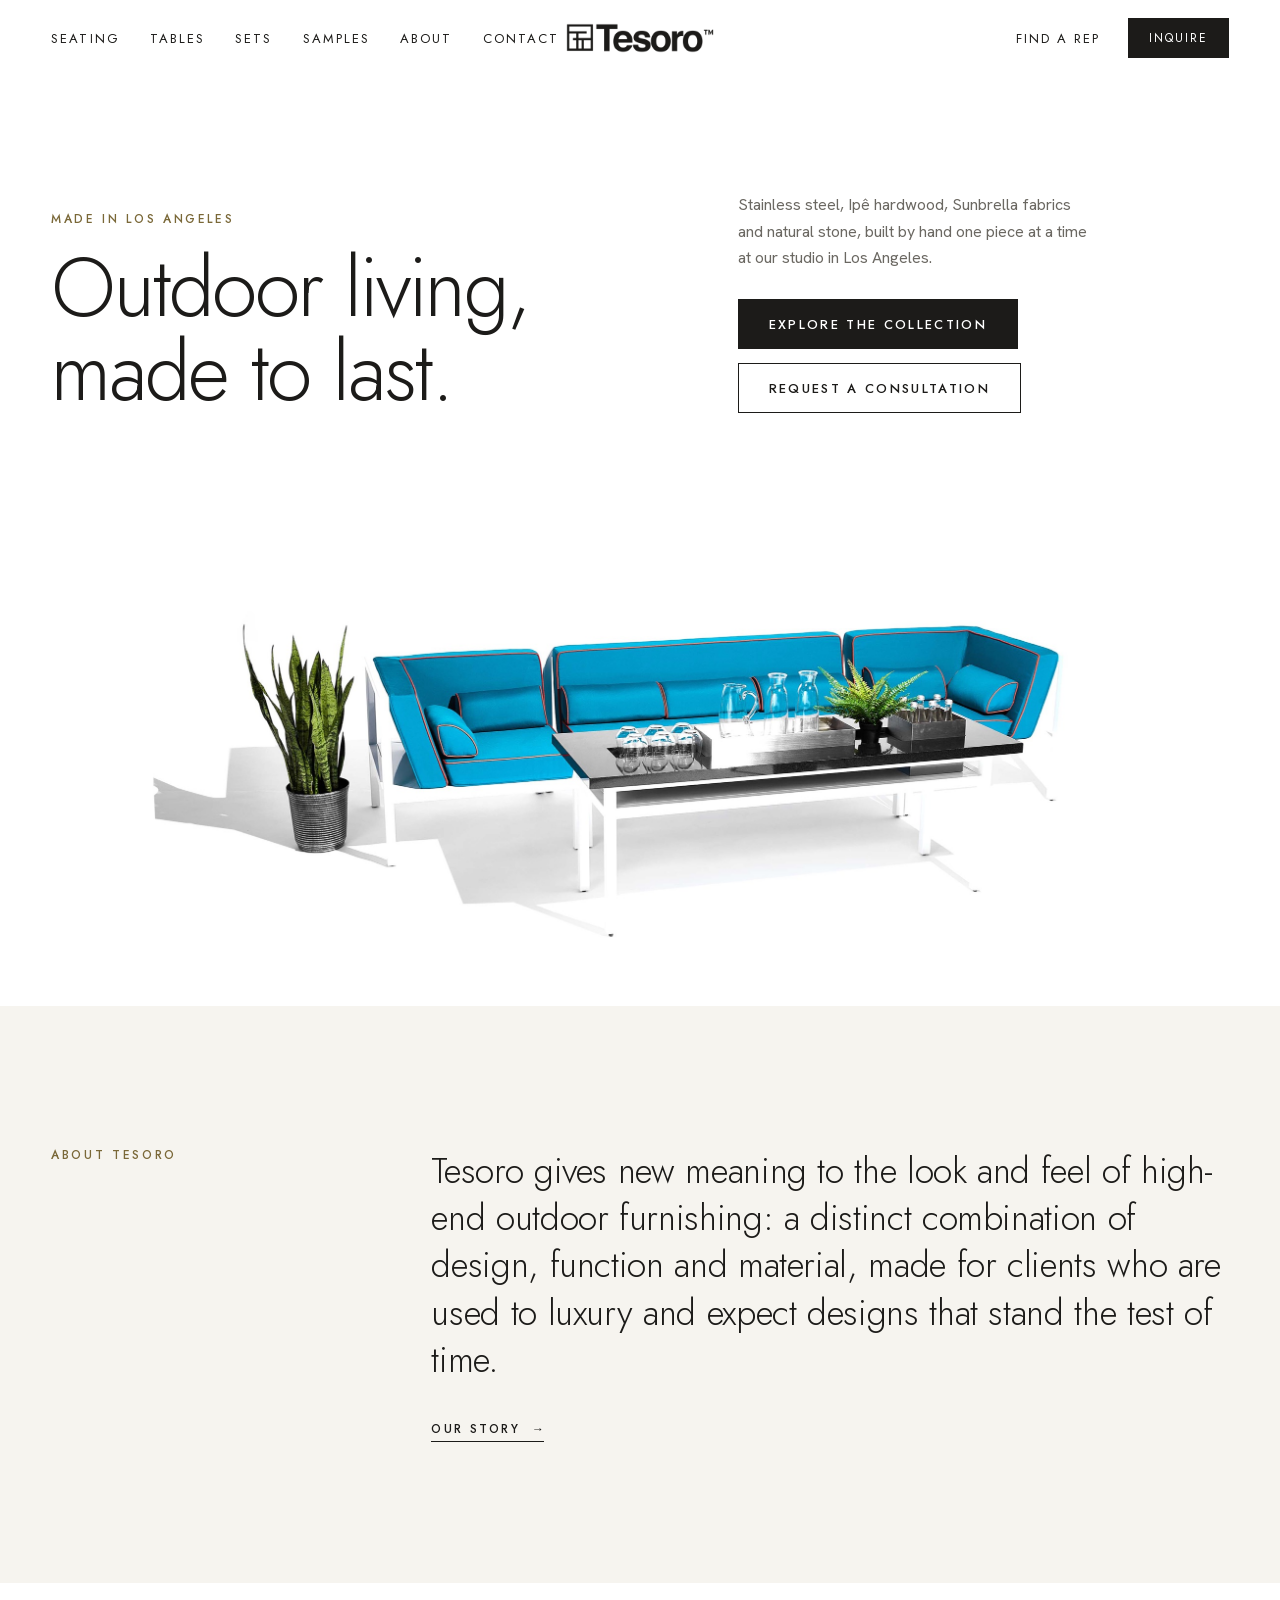
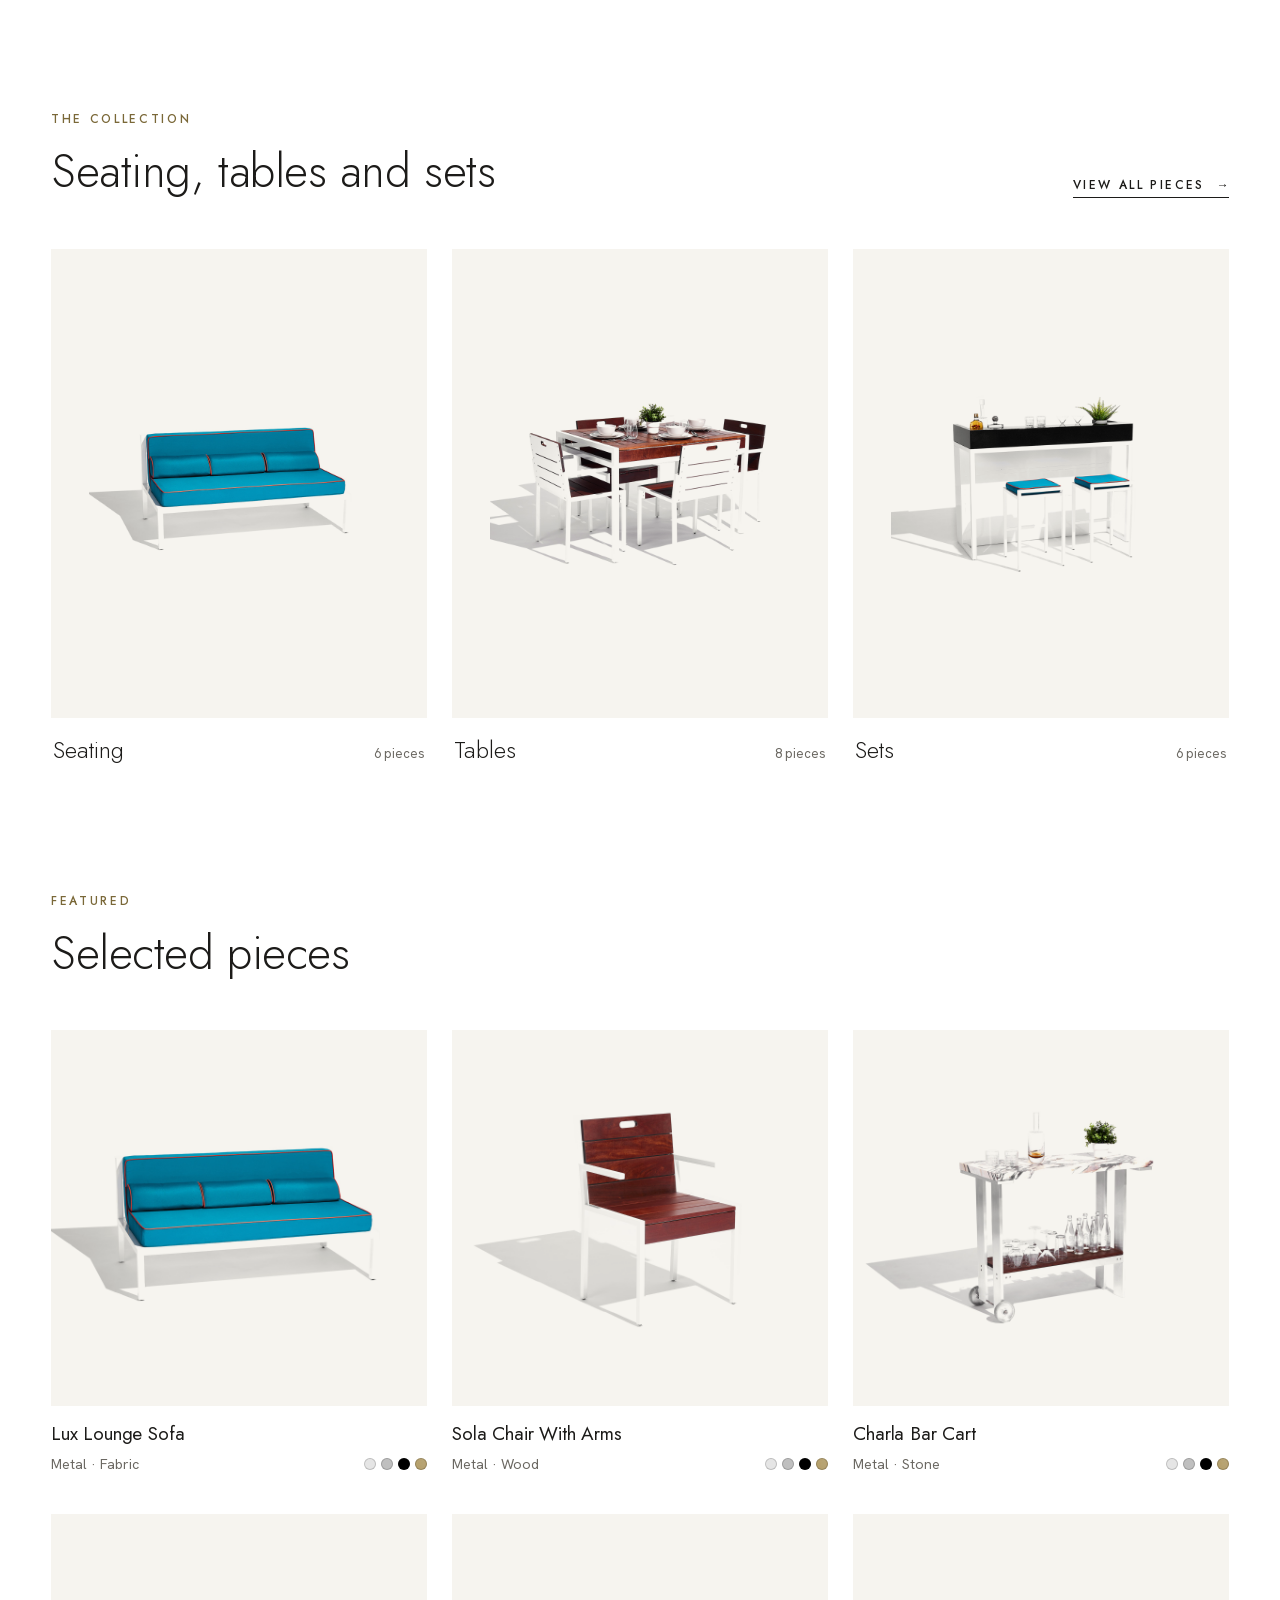
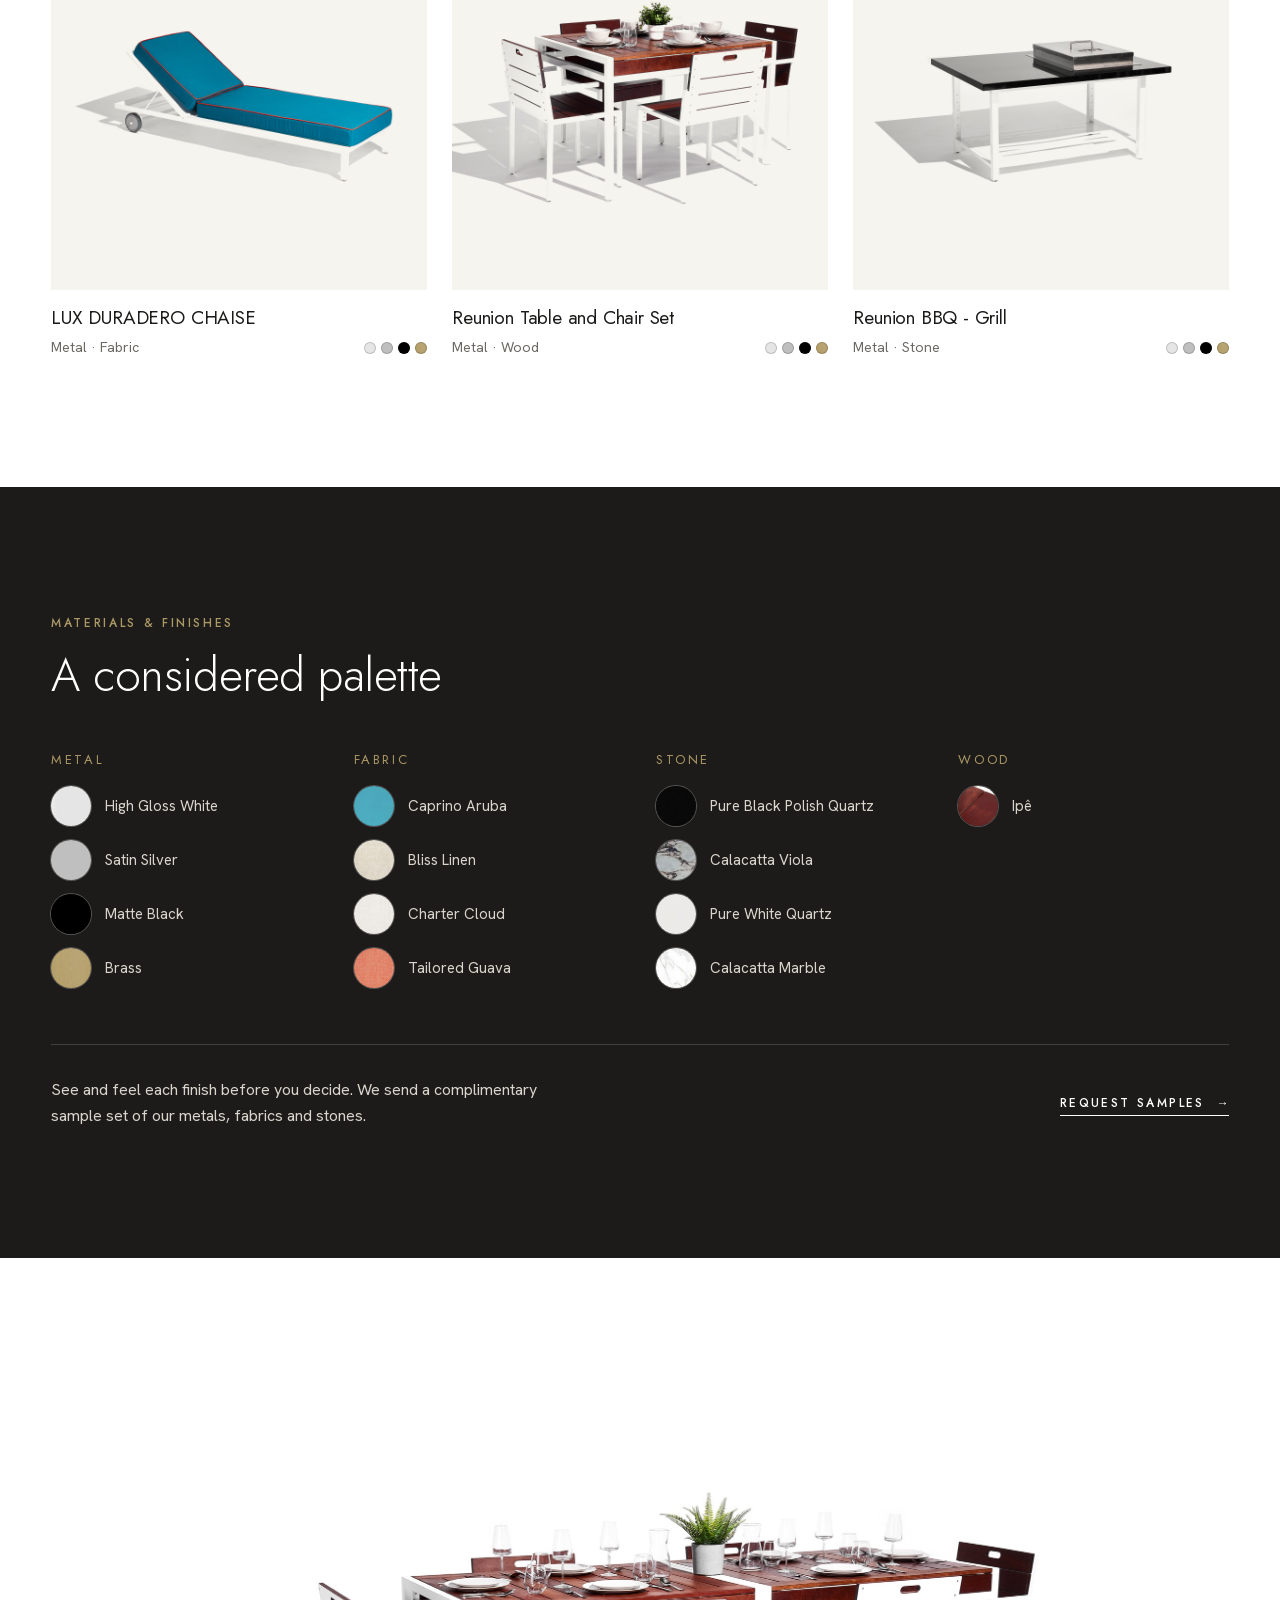
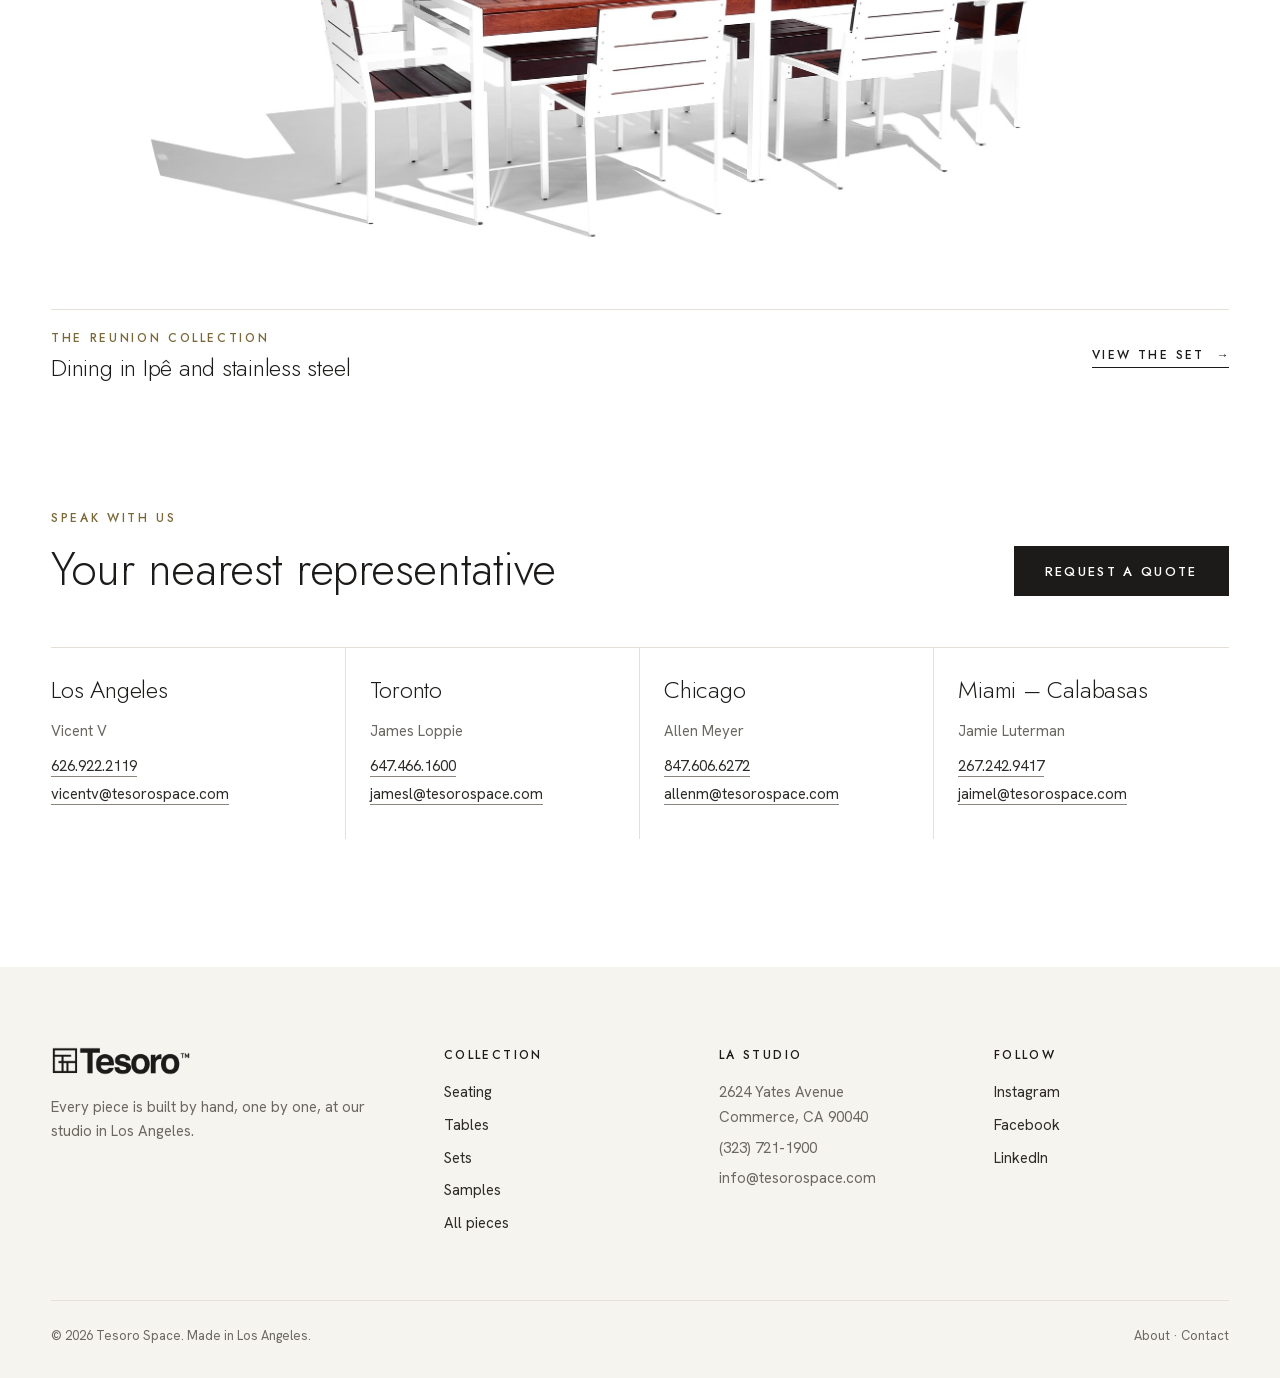
==== index.html @ 54c3edd8 "Add Tesoro Space static mockup Static HTML/CSS/JS mockup of the Tesoro Space redesign, the spec for " ====
<!doctype html>
<html lang="en">
<head>
  <meta charset="utf-8">
  <meta name="viewport" content="width=device-width, initial-scale=1">
  <title>Tesoro | Luxury Outdoor Furniture, Made in Los Angeles</title>
  <meta name="description" content="Luxury outdoor furniture, built by hand in Los Angeles. Stainless steel, Ipê wood, Sunbrella fabrics and natural stone.">
  <link rel="preload" href="assets/fonts/jost-var.woff2" as="font" type="font/woff2" crossorigin>
  <link rel="preload" href="assets/fonts/hanken-grotesk-var.woff2" as="font" type="font/woff2" crossorigin>
  <link rel="stylesheet" href="css/styles.css">
</head>
<body>
  <div data-site-header></div>

  <main id="content" tabindex="-1">

    <section class="hero">
      <div class="container">
        <div class="hero__copy">
          <div>
            <p class="eyebrow">Made in Los Angeles</p>
            <h1>Outdoor living, made to last.</h1>
          </div>
          <div class="hero__aside">
            <p>Stainless steel, Ipê hardwood, Sunbrella fabrics and natural stone, built by hand one piece at a time at our studio in Los Angeles.</p>
            <div class="hero__ctas">
              <a class="btn" href="collection.html?c=all">Explore the collection</a>
              <a class="btn btn--ghost" href="#inquire" data-open-quote>Request a consultation</a>
            </div>
          </div>
        </div>
      </div>
      <div class="container hero__image">
        <img src="assets/site/hero-2.jpg" alt="Lux Lounge sectional in Caprino Aruba with a black quartz cocktail table" width="2400" height="1350" fetchpriority="high">
      </div>
    </section>

    <section class="statement" aria-labelledby="about-title">
      <div class="container statement__inner">
        <p class="eyebrow" id="about-title">About Tesoro</p>
        <div>
          <p class="lede">Tesoro gives new meaning to the look and feel of high-end outdoor furnishing: a distinct combination of design, function and material, made for clients who are used to luxury and expect designs that stand the test of time.</p>
          <a class="link-arrow" href="about.html">Our story</a>
        </div>
      </div>
    </section>

    <section class="section" aria-labelledby="collections-title">
      <div class="container">
        <div class="section-head">
          <div>
            <p class="eyebrow">The collection</p>
            <h2 id="collections-title">Seating, tables and sets</h2>
          </div>
          <a class="link-arrow" href="collection.html?c=all">View all pieces</a>
        </div>
        <div class="collections" data-collections></div>
      </div>
    </section>

    <section class="section" style="padding-top:0" aria-labelledby="featured-title">
      <div class="container">
        <div class="section-head">
          <div>
            <p class="eyebrow">Featured</p>
            <h2 id="featured-title">Selected pieces</h2>
          </div>
        </div>
        <div class="product-grid" data-featured></div>
      </div>
    </section>

    <section class="section materials" aria-labelledby="materials-title">
      <div class="container">
        <div class="section-head">
          <div>
            <p class="eyebrow">Materials &amp; finishes</p>
            <h2 id="materials-title">A considered palette</h2>
          </div>
        </div>
        <div class="materials__grid" data-materials></div>
        <div class="materials__foot">
          <p>See and feel each finish before you decide. We send a complimentary sample set of our metals, fabrics and stones.</p>
          <a class="link-arrow" href="samples.html">Request samples</a>
        </div>
      </div>
    </section>

    <section class="section feature" aria-labelledby="feature-title">
      <div class="container">
        <img src="assets/site/hero-1.jpg" alt="Reunion dining tables in Ipê with Sola chairs" width="2400" height="1350" loading="lazy">
        <div class="feature__caption">
          <div>
            <p class="eyebrow" style="margin-bottom:8px">The Reunion Collection</p>
            <h3 id="feature-title">Dining in Ipê and stainless steel</h3>
          </div>
          <a class="link-arrow" href="product.html?p=reunion-double-table-and-chair-set">View the set</a>
        </div>
      </div>
    </section>

    <section class="section" style="padding-top:0" aria-labelledby="reps-title" id="inquire">
      <div class="container">
        <div class="section-head">
          <div>
            <p class="eyebrow">Speak with us</p>
            <h2 id="reps-title">Your nearest representative</h2>
          </div>
          <a class="btn" href="#inquire" data-open-quote>Request a quote</a>
        </div>
        <div class="reps" data-reps></div>
      </div>
    </section>

  </main>

  <div data-site-footer></div>

  <script src="js/site.js"></script>
  <script src="js/home.js"></script>
</body>
</html>
---- css/styles.css ----
/* Tesoro Space — mockup styles
   Quiet editorial: white ground, warm stone bands, one gold accent.
   Sans-serif only: Jost (display) + Hanken Grotesk (text). */

@font-face {
  font-family: "Jost";
  src: url("../assets/fonts/jost-var.woff2") format("woff2");
  font-weight: 300 500;
  font-display: swap;
}
@font-face {
  font-family: "Hanken Grotesk";
  src: url("../assets/fonts/hanken-grotesk-var.woff2") format("woff2");
  font-weight: 300 600;
  font-display: swap;
}

:root {
  --ink: #1C1B19;
  --text: #2E2C29;
  --muted: #6B6862;        /* 5.55:1 on white, 5.05:1 on stone */
  --paper: #FFFFFF;
  --stone: #F6F4EF;
  --line: #E4E0D8;
  --line-strong: #8A867E;  /* 3.3:1 on stone, controls */
  --gold: #AB9865;         /* logo gold: decorative, or text on --ink only (6.07:1) */
  --gold-ink: #7A6838;     /* gold for text on light grounds (5.43:1) */

  --display: "Jost", "Helvetica Neue", Arial, sans-serif;
  --body: "Hanken Grotesk", "Helvetica Neue", Arial, sans-serif;

  --gutter: clamp(16px, 4vw, 56px);
  --max: 1440px;
  --header-h: 76px;
  --ease: cubic-bezier(.2, .7, .2, 1);
}

*, *::before, *::after { box-sizing: border-box; }
html { -webkit-text-size-adjust: 100%; }
body {
  margin: 0;
  background: var(--paper);
  color: var(--text);
  font: 400 16px/1.65 var(--body);
  -webkit-font-smoothing: antialiased;
}
img { display: block; max-width: 100%; height: auto; }
a { color: inherit; }
[id] { scroll-margin-top: calc(var(--header-h) + 16px); }

h1, h2, h3, h4 {
  font-family: var(--display);
  font-weight: 300;
  color: var(--ink);
  letter-spacing: -0.01em;
  line-height: 1.12;
  margin: 0;
}
p { margin: 0 0 1em; }

.container { max-width: var(--max); margin: 0 auto; padding: 0 var(--gutter); }

.eyebrow {
  font: 500 12px/1.4 var(--display);
  letter-spacing: 0.22em;
  text-transform: uppercase;
  color: var(--gold-ink);
  margin: 0 0 18px;
}

/* ---------- skip link ---------- */
.skip-link {
  position: absolute; left: 16px; top: -100px; z-index: 100;
  background: var(--ink); color: var(--paper);
  padding: 12px 18px; text-decoration: none;
}
.skip-link:focus { top: 12px; }
main:focus { outline: none; }

/* ---------- buttons & links ---------- */
.btn {
  display: inline-flex; align-items: center; justify-content: center; gap: 10px;
  min-height: 50px; padding: 0 30px;
  font: 500 13px/1 var(--display);
  letter-spacing: 0.18em; text-transform: uppercase;
  text-decoration: none; cursor: pointer;
  border: 1px solid var(--ink);
  background: var(--ink); color: var(--paper);
  transition: background .3s var(--ease), color .3s var(--ease), border-color .3s var(--ease);
}
.btn:hover, .btn:focus-visible { background: #000; border-color: #000; color: var(--paper); }
.btn--ghost { background: transparent; color: var(--ink); }
.btn--ghost:hover, .btn--ghost:focus-visible { background: var(--ink); color: var(--paper); }
.btn--block { width: 100%; }

.link-arrow {
  display: inline-flex; align-items: center; gap: 12px;
  font: 500 12px/1 var(--display);
  letter-spacing: 0.2em; text-transform: uppercase;
  text-decoration: none; color: var(--ink);
  padding: 6px 0; border-bottom: 1px solid var(--ink);
}
.link-arrow::after { content: "→"; letter-spacing: 0; transition: transform .3s var(--ease); }
.link-arrow:hover::after, .link-arrow:focus-visible::after { transform: translateX(4px); }

:focus-visible { outline: 2px solid var(--ink); outline-offset: 3px; }

/* ---------- header ---------- */
.site-header {
  position: sticky; top: 0; z-index: 50;
  background: rgba(255,255,255,.96);
  backdrop-filter: saturate(1.2) blur(10px);
  border-bottom: 1px solid transparent;
  transition: border-color .3s var(--ease);
}
.site-header.is-scrolled { border-bottom-color: var(--line); }
.site-header__inner {
  display: grid; grid-template-columns: 1fr auto 1fr; align-items: center;
  height: var(--header-h);
}
.site-header__logo { justify-self: center; display: block; }
.site-header__logo img { width: 150px; }
.nav { display: flex; gap: 30px; }
.nav a, .header-actions a {
  font: 400 13px/1 var(--display);
  letter-spacing: 0.16em; text-transform: uppercase;
  text-decoration: none; color: var(--ink);
  padding: 8px 0; position: relative;
}
.nav a::after {
  content: ""; position: absolute; left: 0; right: 0; bottom: 2px; height: 1px;
  background: currentColor; transform: scaleX(0); transform-origin: left;
  transition: transform .35s var(--ease);
}
.nav a:hover::after, .nav a:focus-visible::after, .nav a[aria-current="page"]::after { transform: scaleX(1); }
.header-actions { justify-self: end; display: flex; align-items: center; gap: 28px; }
.header-actions .btn { min-height: 40px; padding: 0 20px; font-size: 12px; color: var(--paper); }
.header-actions .btn:hover, .header-actions .btn:focus-visible { color: var(--paper); }

.menu-toggle {
  display: none; background: none; border: 0; padding: 10px; margin-left: -10px;
  cursor: pointer; color: var(--ink);
}
.menu-toggle:hover, .menu-toggle:focus, .menu-toggle:focus-visible { background: none; color: var(--ink); }
.menu-toggle span { display: block; width: 22px; height: 1px; background: currentColor; margin: 6px 0; }

.mobile-nav {
  display: none; border-top: 1px solid var(--line);
  padding: 8px var(--gutter) 28px;
}
.mobile-nav.is-open { display: block; }
.mobile-nav a {
  display: block; padding: 16px 0; border-bottom: 1px solid var(--line);
  font: 300 22px/1.2 var(--display); text-decoration: none; color: var(--ink);
}

@media (max-width: 1180px) {
  .nav, .header-actions .hide-sm { display: none; }
  .menu-toggle { display: block; }
  .site-header__inner { grid-template-columns: auto 1fr auto; }
  .site-header__logo img { width: 124px; }
}

/* ---------- home: hero ---------- */
.hero { padding: clamp(48px, 9vw, 120px) 0 0; }
.hero__copy { display: grid; grid-template-columns: 1.3fr 1fr; gap: 48px; align-items: end; }
.hero h1 { font-size: clamp(40px, 6.4vw, 92px); font-weight: 300; line-height: 1.02; letter-spacing: -0.025em; }
.hero__aside p { color: var(--muted); max-width: 40ch; }
.hero__ctas { display: flex; flex-wrap: wrap; gap: 14px; margin-top: 28px; }
.hero__image { margin-top: clamp(24px, 4vw, 48px); }
.hero__image img { width: 100%; aspect-ratio: 16 / 7.4; object-fit: cover; object-position: 50% 58%; }
@media (max-width: 860px) {
  .hero__copy { grid-template-columns: 1fr; gap: 24px; }
  .hero__image img { aspect-ratio: 4 / 3; }
}
@media (max-width: 520px) { .hero__ctas .btn { width: 100%; } }

/* ---------- statement ---------- */
.statement { background: var(--stone); padding: clamp(72px, 11vw, 160px) 0; }
.statement__inner { display: grid; grid-template-columns: 1fr 2.4fr; gap: 48px; }
.statement p.lede {
  font: 300 clamp(24px, 2.8vw, 40px)/1.32 var(--display);
  color: var(--ink); letter-spacing: -0.01em; margin: 0 0 32px;
}
@media (max-width: 860px) { .statement__inner { grid-template-columns: 1fr; gap: 0; } }

/* ---------- section heads ---------- */
.section { padding: clamp(72px, 10vw, 140px) 0; }
.section-head {
  display: flex; justify-content: space-between; align-items: end; gap: 24px;
  margin-bottom: clamp(32px, 4vw, 56px);
}
.section-head h2 { font-size: clamp(30px, 3.6vw, 52px); }

/* ---------- collections ---------- */
.collections { display: grid; grid-template-columns: repeat(3, 1fr); gap: clamp(12px, 2vw, 28px); }
.collection-card { text-decoration: none; color: var(--ink); display: block; }
.collection-card__media { background: var(--stone); overflow: hidden; aspect-ratio: 4 / 5; }
.collection-card__media img {
  width: 100%; height: 100%; object-fit: contain; mix-blend-mode: multiply;
  padding: 10%; transition: transform .8s var(--ease);
}
.collection-card:hover img, .collection-card:focus-visible img { transform: scale(1.04); }
.collection-card__label {
  display: flex; justify-content: space-between; align-items: baseline;
  padding: 18px 2px 0; font: 300 24px/1.2 var(--display);
}
.collection-card__label small { font: 400 13px/1 var(--body); color: var(--muted); }
@media (max-width: 760px) { .collections { grid-template-columns: 1fr; } .collection-card__media { aspect-ratio: 4 / 3; } }

/* ---------- product grid / cards ---------- */
.product-grid { display: grid; grid-template-columns: repeat(3, 1fr); gap: clamp(28px, 3vw, 44px) clamp(12px, 2vw, 28px); }
@media (max-width: 960px) { .product-grid { grid-template-columns: repeat(2, 1fr); } }
@media (max-width: 520px) { .product-grid { grid-template-columns: 1fr; } }
.product-card { text-decoration: none; color: var(--ink); display: block; }
.product-card__media { background: var(--stone); aspect-ratio: 1; overflow: hidden; position: relative; }
.product-card__media img {
  position: absolute; inset: 0; width: 100%; height: 100%; object-fit: contain;
  mix-blend-mode: multiply; transition: opacity .6s var(--ease), transform .8s var(--ease);
}
.product-card__media img + img { opacity: 0; }
.product-card:hover .product-card__media img + img,
.product-card:focus-visible .product-card__media img + img { opacity: 1; }
.product-card:hover .product-card__media img:first-child { opacity: 0; }
.product-card__body { padding-top: 16px; }
.product-card__title { font: 400 19px/1.3 var(--display); margin: 0 0 6px; }
.product-card__meta { display: flex; justify-content: space-between; align-items: center; gap: 12px; color: var(--muted); font-size: 14px; }
.dots { display: flex; gap: 5px; }
.dots span { width: 12px; height: 12px; border-radius: 50%; background-size: cover; box-shadow: inset 0 0 0 1px rgba(0,0,0,.18); }

/* ---------- materials ---------- */
.materials { background: var(--ink); color: #D9D5CC; }
.materials h2, .materials h3 { color: #fff; }
.materials .eyebrow { color: var(--gold); }
.materials__grid { display: grid; grid-template-columns: repeat(4, 1fr); gap: 32px; margin-top: 8px; }
.materials__grid h3 { font: 400 13px/1 var(--display); letter-spacing: .2em; text-transform: uppercase; margin-bottom: 20px; color: var(--gold); }
.materials__grid ul { list-style: none; padding: 0; margin: 0; display: grid; gap: 14px; }
.materials__grid li { display: flex; align-items: center; gap: 14px; font-size: 15px; }
.materials__grid li img { width: 40px; height: 40px; border-radius: 50%; object-fit: cover; box-shadow: 0 0 0 1px rgba(255,255,255,.25); }
.materials .link-arrow { color: #fff; border-color: #fff; }
.materials__foot { margin-top: 56px; display: flex; flex-wrap: wrap; justify-content: space-between; align-items: center; gap: 24px; border-top: 1px solid rgba(255,255,255,.16); padding-top: 32px; }
.materials__foot p { margin: 0; max-width: 56ch; }
@media (max-width: 860px) { .materials__grid { grid-template-columns: repeat(2, 1fr); gap: 40px 24px; } }

/* ---------- feature (wide image) ---------- */
.feature img { width: 100%; aspect-ratio: 16 / 7; object-fit: cover; object-position: 50% 55%; }
.feature__caption { display: flex; justify-content: space-between; align-items: center; gap: 24px; flex-wrap: wrap; padding-top: 20px; border-top: 1px solid var(--line); margin-top: 8px; }
.feature__caption h3 { font-size: 24px; }
@media (max-width: 760px) { .feature img { aspect-ratio: 4 / 3; } }

/* ---------- reps ---------- */
.reps { display: grid; grid-template-columns: repeat(4, 1fr); border-top: 1px solid var(--line); }
.rep { padding: 28px 24px 28px 0; border-right: 1px solid var(--line); }
.rep + .rep { padding-left: 24px; }
.rep:last-child { border-right: 0; }
.rep h3 { font: 300 24px/1.2 var(--display); margin-bottom: 14px; }
.rep p { margin: 0 0 4px; font-size: 15px; }
.rep a { text-decoration: none; border-bottom: 1px solid var(--line-strong); }
.rep a:hover, .rep a:focus-visible { border-bottom-color: var(--ink); }
.rep .rep__name { color: var(--muted); margin-bottom: 10px; }
@media (max-width: 960px) {
  .reps { grid-template-columns: repeat(2, 1fr); }
  .rep, .rep + .rep { padding: 28px 20px 28px 0; border-right: 0; border-bottom: 1px solid var(--line); }
  .rep:nth-child(even) { padding-left: 20px; border-left: 1px solid var(--line); }
}
@media (max-width: 520px) {
  .reps { grid-template-columns: 1fr; }
  .rep:nth-child(even) { padding-left: 0; border-left: 0; }
}

/* ---------- footer ---------- */
.site-footer { background: var(--stone); padding: 80px 0 32px; font-size: 15px; }
.site-footer__grid { display: grid; grid-template-columns: 1.5fr 1fr 1fr 1fr; gap: 40px; }
.site-footer img { width: 140px; margin-bottom: 20px; }
.site-footer h2 { font: 500 12px/1.4 var(--display); letter-spacing: .2em; text-transform: uppercase; color: var(--ink); margin-bottom: 16px; }
.site-footer ul { list-style: none; margin: 0; padding: 0; display: grid; gap: 8px; }
.site-footer a { text-decoration: none; }
.site-footer a:hover, .site-footer a:focus-visible { text-decoration: underline; text-underline-offset: 3px; }
.site-footer p { color: var(--muted); margin: 0 0 6px; }
.site-footer__base { margin-top: 64px; padding-top: 24px; border-top: 1px solid var(--line); display: flex; justify-content: space-between; gap: 16px; flex-wrap: wrap; color: var(--muted); font-size: 13px; }
@media (max-width: 860px) { .site-footer__grid { grid-template-columns: 1fr 1fr; } }
@media (max-width: 520px) { .site-footer__grid { grid-template-columns: 1fr; } }

/* ---------- product page ---------- */
.breadcrumb { padding: 24px 0 0; font-size: 13px; color: var(--muted); }
.breadcrumb ol { list-style: none; display: flex; flex-wrap: wrap; gap: 8px; margin: 0; padding: 0; }
.breadcrumb li + li::before { content: "/"; margin-right: 8px; color: var(--line-strong); }
.breadcrumb a { text-decoration: none; }
.breadcrumb a:hover, .breadcrumb a:focus-visible { text-decoration: underline; }

.pdp { display: grid; grid-template-columns: minmax(0, 1.35fr) minmax(0, 1fr); gap: clamp(32px, 5vw, 88px); padding: 24px 0 clamp(72px, 9vw, 120px); align-items: start; }
@media (max-width: 960px) { .pdp { grid-template-columns: 1fr; } }

.gallery { position: sticky; top: calc(var(--header-h) + 16px); }
@media (max-width: 960px) { .gallery { position: static; } }
.gallery__main { position: relative; background: var(--stone); aspect-ratio: 1; overflow: hidden; }
.gallery__main img { width: 100%; height: 100%; object-fit: contain; mix-blend-mode: multiply; transition: opacity .35s var(--ease); }
.gallery__main img.is-loading { opacity: 0; }
.gallery__thumbs { display: grid; grid-template-columns: repeat(6, 1fr); gap: 10px; margin-top: 10px; }
.gallery__thumbs button {
  padding: 0; border: 1px solid transparent; background: var(--stone); cursor: pointer; aspect-ratio: 1;
}
.gallery__thumbs button:hover, .gallery__thumbs button:focus { background: var(--stone); border-color: var(--line); }
.gallery__thumbs button[aria-current="true"] { border-color: var(--ink); }
.gallery__thumbs img { width: 100%; height: 100%; object-fit: contain; mix-blend-mode: multiply; }
.gallery__note { margin-top: 12px; font-size: 13px; color: var(--muted); }

/* Finish placeholder (stands in until the finish image is supplied) */
.finish-placeholder {
  position: absolute; inset: 0; display: grid; place-content: center; justify-items: center; gap: 18px;
  text-align: center; padding: 24px;
  background: repeating-linear-gradient(135deg, var(--stone) 0 14px, #F1EEE7 14px 28px);
}
.finish-placeholder[hidden] { display: none; }
.finish-placeholder__swatch { width: 120px; height: 120px; border-radius: 50%; background-size: cover; box-shadow: 0 0 0 1px rgba(0,0,0,.12), 0 18px 40px -18px rgba(0,0,0,.35); }
.finish-placeholder strong { font: 400 22px/1.2 var(--display); color: var(--ink); }
.finish-placeholder span { font-size: 13px; color: var(--muted); letter-spacing: .04em; }

.pdp__info h1 { font-size: clamp(32px, 3.4vw, 48px); margin-bottom: 14px; }
.pdp__type { color: var(--muted); margin-bottom: 28px; }
.pdp__madein { display: flex; gap: 10px; align-items: center; font-size: 14px; color: var(--muted); padding: 16px 0; border-top: 1px solid var(--line); border-bottom: 1px solid var(--line); margin-bottom: 32px; }
.pdp__madein::before { content: ""; width: 6px; height: 6px; border-radius: 50%; background: var(--gold); }

.option { border: 0; padding: 0; margin: 0 0 28px; }
.option legend { display: flex; gap: 10px; width: 100%; padding: 0; margin-bottom: 14px; font: 500 12px/1.4 var(--display); letter-spacing: .2em; text-transform: uppercase; color: var(--ink); }
.option legend output { font: 400 14px/1.4 var(--body); letter-spacing: 0; text-transform: none; color: var(--muted); }
.swatches { display: flex; flex-wrap: wrap; gap: 12px; }
.swatch { position: relative; }
.swatch input { position: absolute; opacity: 0; width: 1px; height: 1px; }
.swatch label {
  display: block; width: 48px; height: 48px; border-radius: 50%; cursor: pointer;
  background-size: cover; background-position: center;
  box-shadow: inset 0 0 0 1px rgba(0,0,0,.16);
  outline: 1px solid transparent; outline-offset: 4px;
  transition: outline-color .2s var(--ease);
}
.swatch label:hover { outline-color: var(--line-strong); }
.swatch input:checked + label { outline-color: var(--ink); }
.swatch input:focus-visible + label { outline: 2px solid var(--ink); outline-offset: 4px; }

.summary { background: var(--stone); padding: 22px 24px; margin: 8px 0 24px; }
.summary h2 { font: 500 12px/1.4 var(--display); letter-spacing: .2em; text-transform: uppercase; margin-bottom: 10px; }
.summary dl { margin: 0; display: grid; grid-template-columns: auto 1fr; gap: 6px 20px; font-size: 15px; }
.summary dt { color: var(--muted); }
.summary dd { margin: 0; color: var(--ink); }

.pdp__ctas { display: grid; gap: 12px; }
.pdp__contact { display: grid; grid-template-columns: 1fr 1fr; gap: 12px; }
.pdp__pricing-note { margin-top: 18px; font-size: 14px; color: var(--muted); }
.pdp__pricing-note a { color: var(--ink); }

.details { margin-top: 40px; border-top: 1px solid var(--line); }
.details details { border-bottom: 1px solid var(--line); }
.details summary {
  list-style: none; cursor: pointer; padding: 20px 0; display: flex; justify-content: space-between; align-items: center;
  font: 500 13px/1.4 var(--display); letter-spacing: .18em; text-transform: uppercase; color: var(--ink);
}
.details summary::-webkit-details-marker { display: none; }
.details summary::after { content: "+"; font: 300 22px/1 var(--display); letter-spacing: 0; transition: transform .3s var(--ease); }
.details details[open] summary::after { transform: rotate(45deg); }
.details__body { padding: 0 0 24px; font-size: 15px; color: var(--text); }
.details__body p, .details__body li { margin: 0 0 10px; }
.details__body strong, .details__body b { color: var(--ink); font-weight: 600; }
.details__body h3, .details__body h4 { font: 500 15px/1.4 var(--body); margin: 18px 0 6px; }
.details__body ul { padding-left: 18px; margin: 0 0 10px; }
.details__body .todo { color: var(--muted); font-style: italic; }

/* ---------- quote dialog ---------- */
.quote { border: 0; padding: 0; width: min(640px, 100vw); max-height: 100dvh; margin: auto 0 auto auto; height: 100dvh; background: var(--paper); color: var(--text); }
.quote::backdrop { background: rgba(28,27,25,.45); }
.quote[open] { animation: slide-in .45s var(--ease); }
@keyframes slide-in { from { transform: translateX(40px); opacity: 0; } }
.quote__inner { padding: clamp(28px, 4vw, 48px); }
.quote__head { display: flex; justify-content: space-between; align-items: start; gap: 24px; margin-bottom: 24px; }
.quote__head h2 { font-size: 34px; }
.quote__close { background: none; border: 0; padding: 6px; cursor: pointer; font: 300 30px/1 var(--display); color: var(--ink); }
.quote__close:hover, .quote__close:focus { background: none; color: var(--ink); }
.field { display: grid; gap: 8px; margin-bottom: 18px; }
.field label { font: 500 12px/1.4 var(--display); letter-spacing: .18em; text-transform: uppercase; color: var(--ink); }
.field input, .field select, .field textarea {
  font: 400 16px/1.4 var(--body); color: var(--ink);
  border: 1px solid var(--line-strong); border-radius: 0; background: var(--paper);
  padding: 13px 14px; width: 100%;
}
.field textarea { min-height: 120px; resize: vertical; }
.field input:focus-visible, .field select:focus-visible, .field textarea:focus-visible { outline: 2px solid var(--ink); outline-offset: 0; border-color: var(--ink); }
.field-row { display: grid; grid-template-columns: 1fr 1fr; gap: 16px; }
@media (max-width: 520px) { .field-row { grid-template-columns: 1fr; gap: 0; } }
.rep-card { border: 1px solid var(--line); padding: 16px 18px; margin: -4px 0 22px; font-size: 15px; }
.rep-card p { margin: 0 0 2px; }
.rep-card a { text-decoration: none; border-bottom: 1px solid var(--line-strong); }
.quote__sent { text-align: left; }
.quote__sent h3 { font-size: 30px; margin-bottom: 14px; }

/* ---------- inner pages: heading ---------- */
.page-head { padding: clamp(48px, 8vw, 104px) 0 clamp(32px, 5vw, 64px); }
.page-head__inner { display: grid; grid-template-columns: 1.3fr 1fr; gap: 48px; align-items: end; }
.page-head h1 { font-size: clamp(40px, 5.6vw, 80px); line-height: 1.04; letter-spacing: -0.02em; }
.page-head p { color: var(--muted); max-width: 46ch; margin: 0; }
@media (max-width: 860px) { .page-head__inner { grid-template-columns: 1fr; gap: 20px; } }

/* ---------- collection: filter tabs ---------- */
.filters { border-top: 1px solid var(--line); border-bottom: 1px solid var(--line); margin-bottom: clamp(28px, 4vw, 48px); }
.filters__inner { display: flex; flex-wrap: wrap; align-items: center; gap: 4px 32px; }
.filters a {
  font: 400 13px/1 var(--display); letter-spacing: .16em; text-transform: uppercase;
  text-decoration: none; color: var(--muted); padding: 20px 0; position: relative;
}
.filters a::after { content: ""; position: absolute; left: 0; right: 0; bottom: -1px; height: 1px; background: var(--ink); transform: scaleX(0); transform-origin: left; transition: transform .35s var(--ease); }
.filters a:hover, .filters a:focus-visible, .filters a[aria-current="page"] { color: var(--ink); }
.filters a:hover::after, .filters a:focus-visible::after, .filters a[aria-current="page"]::after { transform: scaleX(1); }
.filters__count { margin-left: auto; font-size: 14px; color: var(--muted); }
.cta-band { background: var(--stone); padding: clamp(56px, 8vw, 104px) 0; }
.cta-band__inner { display: flex; flex-wrap: wrap; justify-content: space-between; align-items: center; gap: 28px; }
.cta-band h2 { font-size: clamp(28px, 3.2vw, 44px); max-width: 22ch; }
.cta-band__actions { display: flex; flex-wrap: wrap; gap: 14px; }
@media (max-width: 520px) { .cta-band__actions .btn { width: 100%; } }

/* ---------- about ---------- */
.prose { max-width: 62ch; font-size: 18px; line-height: 1.7; }
.prose p { margin: 0 0 1.2em; }
.split { display: grid; grid-template-columns: 1fr 2.4fr; gap: 48px; }
@media (max-width: 860px) { .split { grid-template-columns: 1fr; gap: 0; } }
.facts { display: grid; grid-template-columns: repeat(3, 1fr); border-top: 1px solid var(--line); margin-top: clamp(40px, 6vw, 72px); }
.fact { padding: 28px 24px 0 0; }
.fact + .fact { padding-left: 24px; border-left: 1px solid var(--line); }
.fact h3 { font: 500 12px/1.4 var(--display); letter-spacing: .2em; text-transform: uppercase; color: var(--gold-ink); margin-bottom: 12px; }
.fact p { margin: 0; font-size: 15px; }
@media (max-width: 760px) {
  .facts { grid-template-columns: 1fr; }
  .fact, .fact + .fact { padding: 24px 0; border-left: 0; border-bottom: 1px solid var(--line); }
}

/* ---------- contact + samples forms ---------- */
.two-col { display: grid; grid-template-columns: minmax(0, 1fr) minmax(0, 1.25fr); gap: clamp(40px, 6vw, 112px); align-items: start; }
@media (max-width: 960px) { .two-col { grid-template-columns: 1fr; } }
.studio h2, .form-card h2 { font-size: clamp(26px, 2.6vw, 36px); margin-bottom: 18px; }
.studio address { font-style: normal; margin-bottom: 18px; }
.studio p { margin: 0 0 6px; }
.studio a { text-decoration: none; border-bottom: 1px solid var(--line-strong); }
.studio a:hover, .studio a:focus-visible { border-bottom-color: var(--ink); }
.studio .link-arrow { border-bottom-color: var(--ink); margin-top: 14px; }
.form-card { background: var(--stone); padding: clamp(24px, 4vw, 48px); }
.form-card .field input, .form-card .field select, .form-card .field textarea { background: var(--paper); }
.form-sent { outline: none; }
.form-sent h2 { font-size: clamp(28px, 3vw, 40px); margin-bottom: 14px; }
.form-note { font-size: 13px; color: var(--muted); margin: 14px 0 0; }
.reps--wide { margin-top: 0; }
.general { margin-top: 28px; padding-top: 24px; border-top: 1px solid var(--line); display: flex; flex-wrap: wrap; gap: 8px 32px; font-size: 15px; }
.general strong { font: 500 12px/1.6 var(--display); letter-spacing: .2em; text-transform: uppercase; color: var(--ink); }
.general a { text-decoration: none; border-bottom: 1px solid var(--line-strong); }

/* samples picker */
.pick-group { border: 0; padding: 0; margin: 0 0 28px; min-width: 0; }
.pick-group legend { padding: 0; margin-bottom: 14px; font: 500 12px/1.4 var(--display); letter-spacing: .2em; text-transform: uppercase; color: var(--ink); }
.picks { display: grid; grid-template-columns: repeat(2, 1fr); gap: 10px; }
@media (max-width: 520px) { .picks { grid-template-columns: 1fr; } }
.pick { position: relative; }
.pick input { position: absolute; opacity: 0; width: 1px; height: 1px; }
.pick label {
  display: flex; align-items: center; gap: 14px; cursor: pointer; min-height: 64px;
  padding: 10px 14px; background: var(--paper); border: 1px solid var(--line-strong); font-size: 15px; color: var(--ink);
}
.pick img { width: 40px; height: 40px; border-radius: 50%; object-fit: cover; box-shadow: inset 0 0 0 1px rgba(0,0,0,.16); flex: none; }
.pick label::after { content: ""; margin-left: auto; width: 18px; height: 18px; flex: none; border: 1px solid var(--line-strong); background: var(--paper); }
.pick input:checked + label { border-color: var(--ink); box-shadow: inset 0 0 0 1px var(--ink); }
.pick input:checked + label::after { background: var(--ink) url("data:image/svg+xml,%3Csvg xmlns='http://www.w3.org/2000/svg' viewBox='0 0 18 18'%3E%3Cpath d='M4.5 9.5l3 3 6-7' fill='none' stroke='%23fff' stroke-width='1.6'/%3E%3C/svg%3E") center / 100% no-repeat; border-color: var(--ink); }
.pick input:focus-visible + label { outline: 2px solid var(--ink); outline-offset: 3px; }
.pick-actions { display: flex; gap: 20px; margin: -8px 0 28px; }
.pick-actions button { background: none; border: 0; padding: 4px 0; cursor: pointer; font: 500 12px/1 var(--display); letter-spacing: .18em; text-transform: uppercase; color: var(--ink); border-bottom: 1px solid var(--ink); }
.pick-actions button:hover, .pick-actions button:focus { background: none; color: var(--ink); }
.field-error { color: #9B2C1D; font-size: 14px; margin: -6px 0 18px; }

/* ---------- utilities ---------- */
.visually-hidden { position: absolute !important; width: 1px; height: 1px; overflow: hidden; clip: rect(0 0 0 0); white-space: nowrap; }

@media (prefers-reduced-motion: reduce) {
  *, *::before, *::after { transition: none !important; animation: none !important; }
}
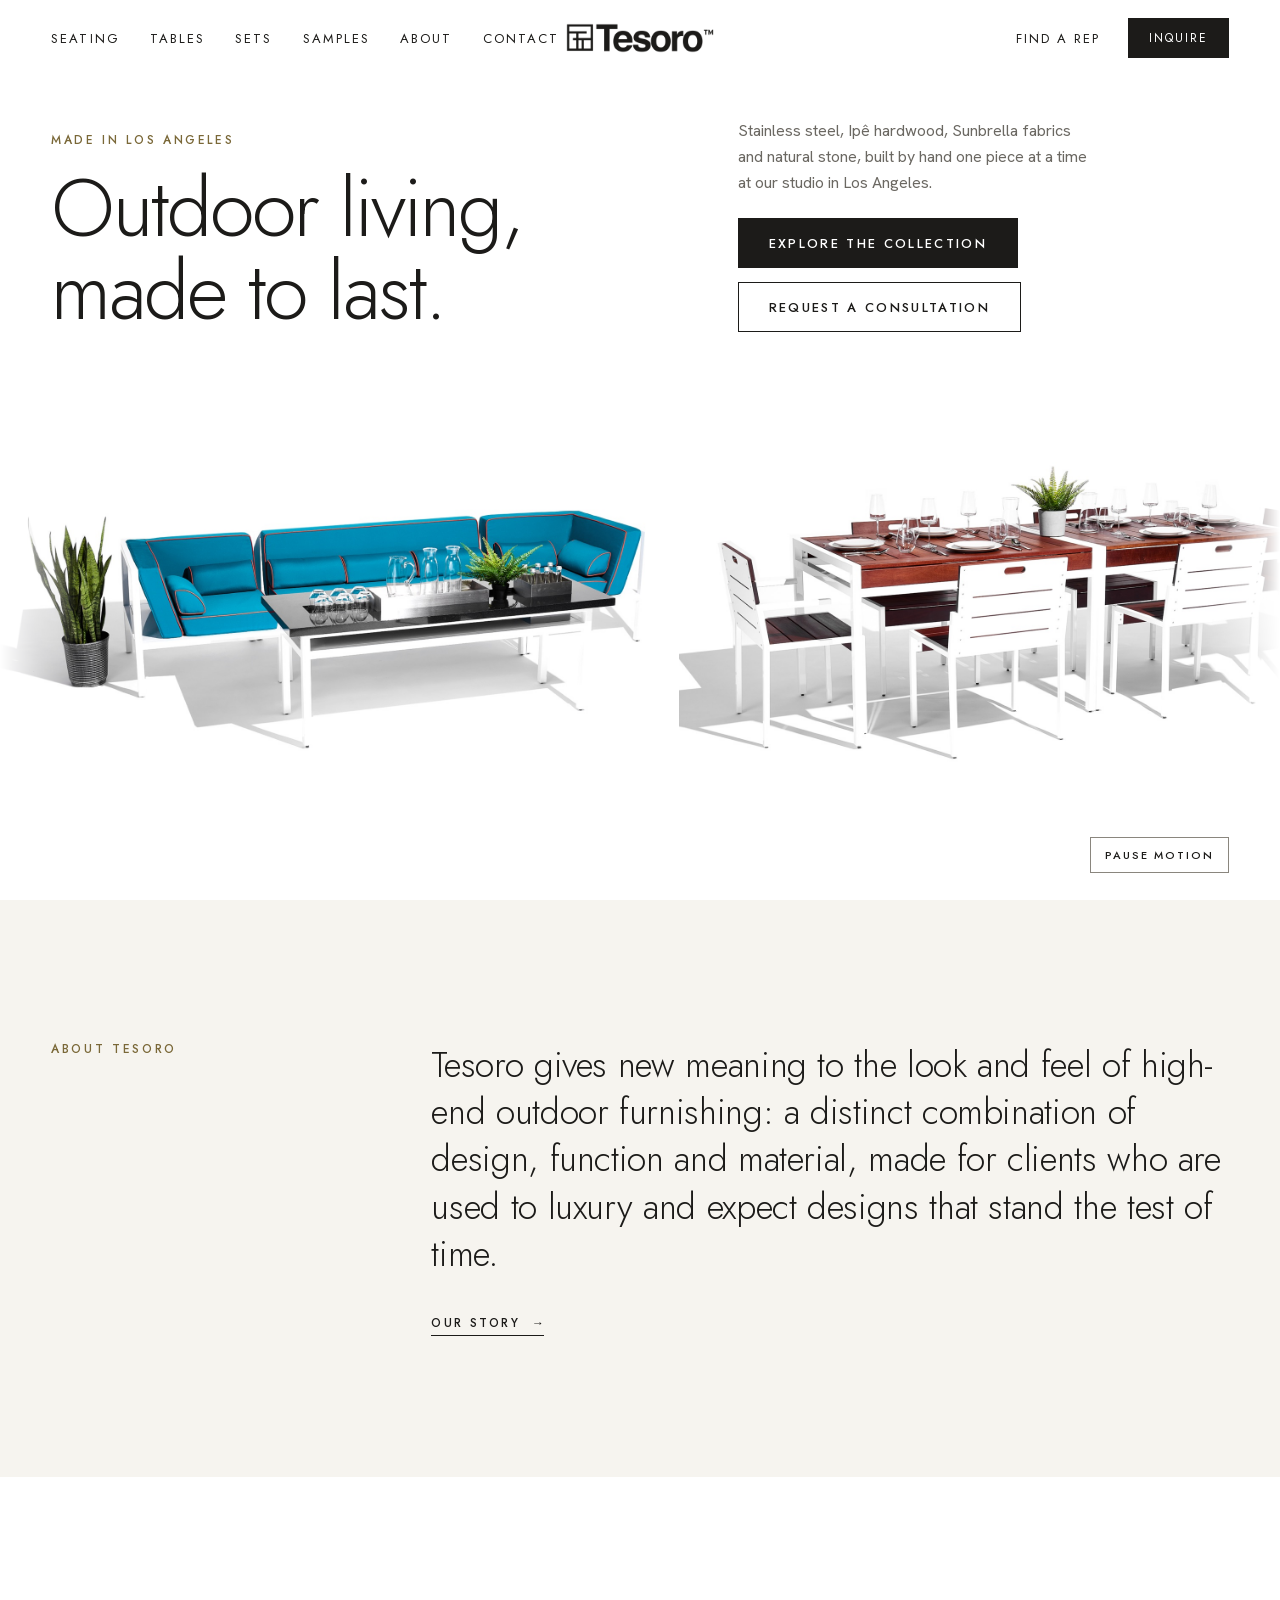
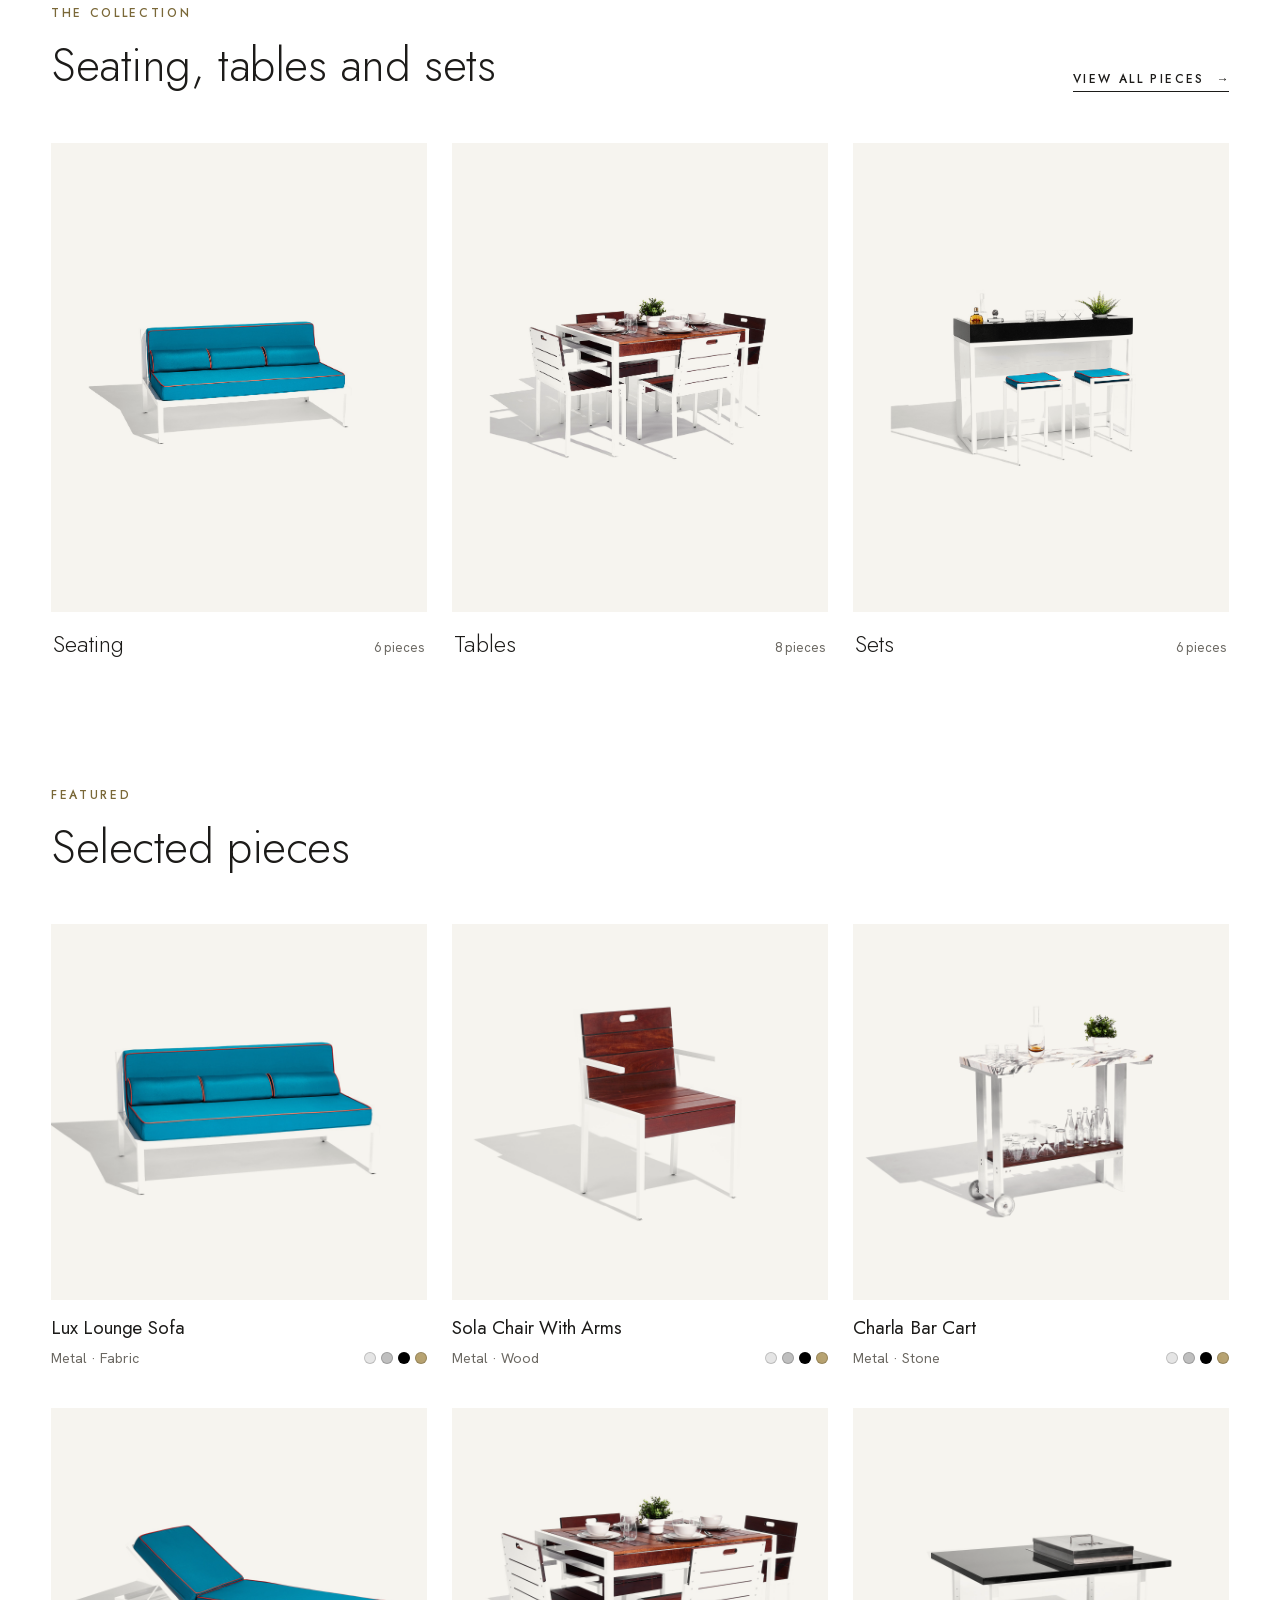
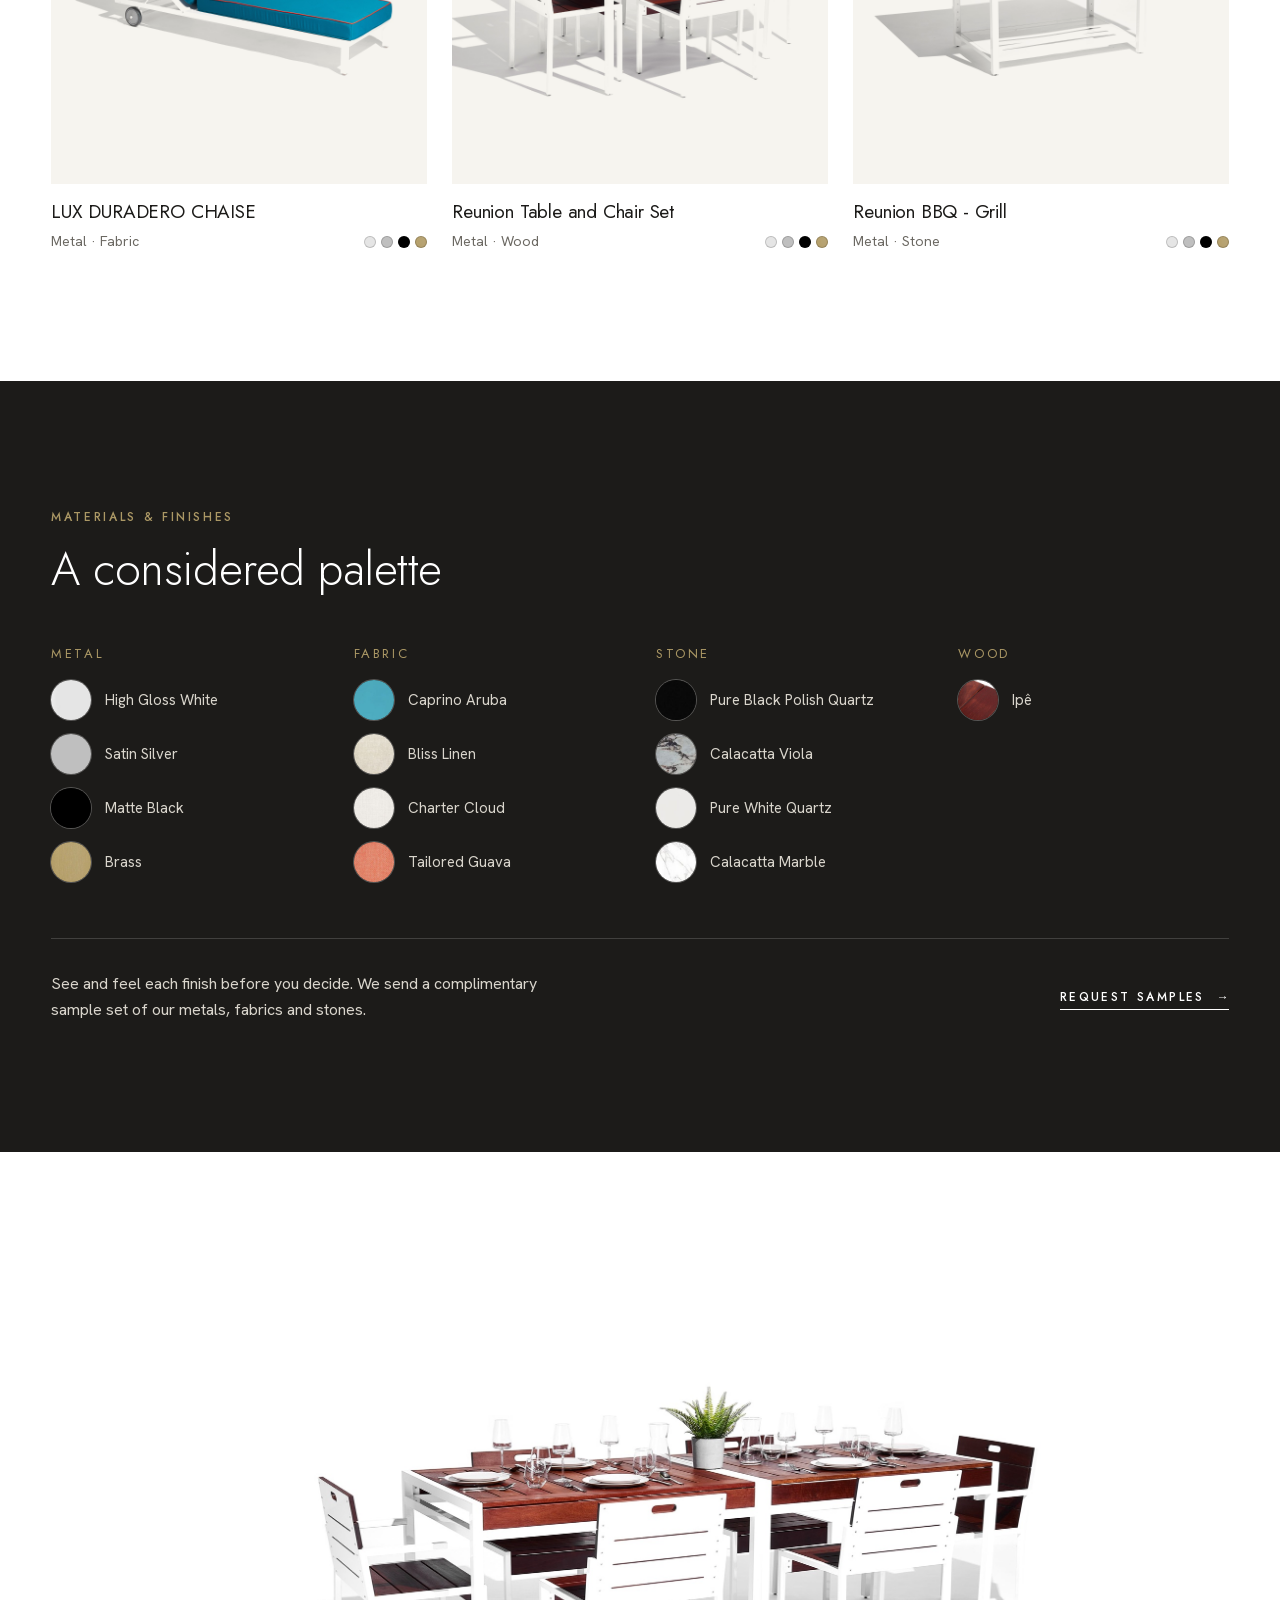
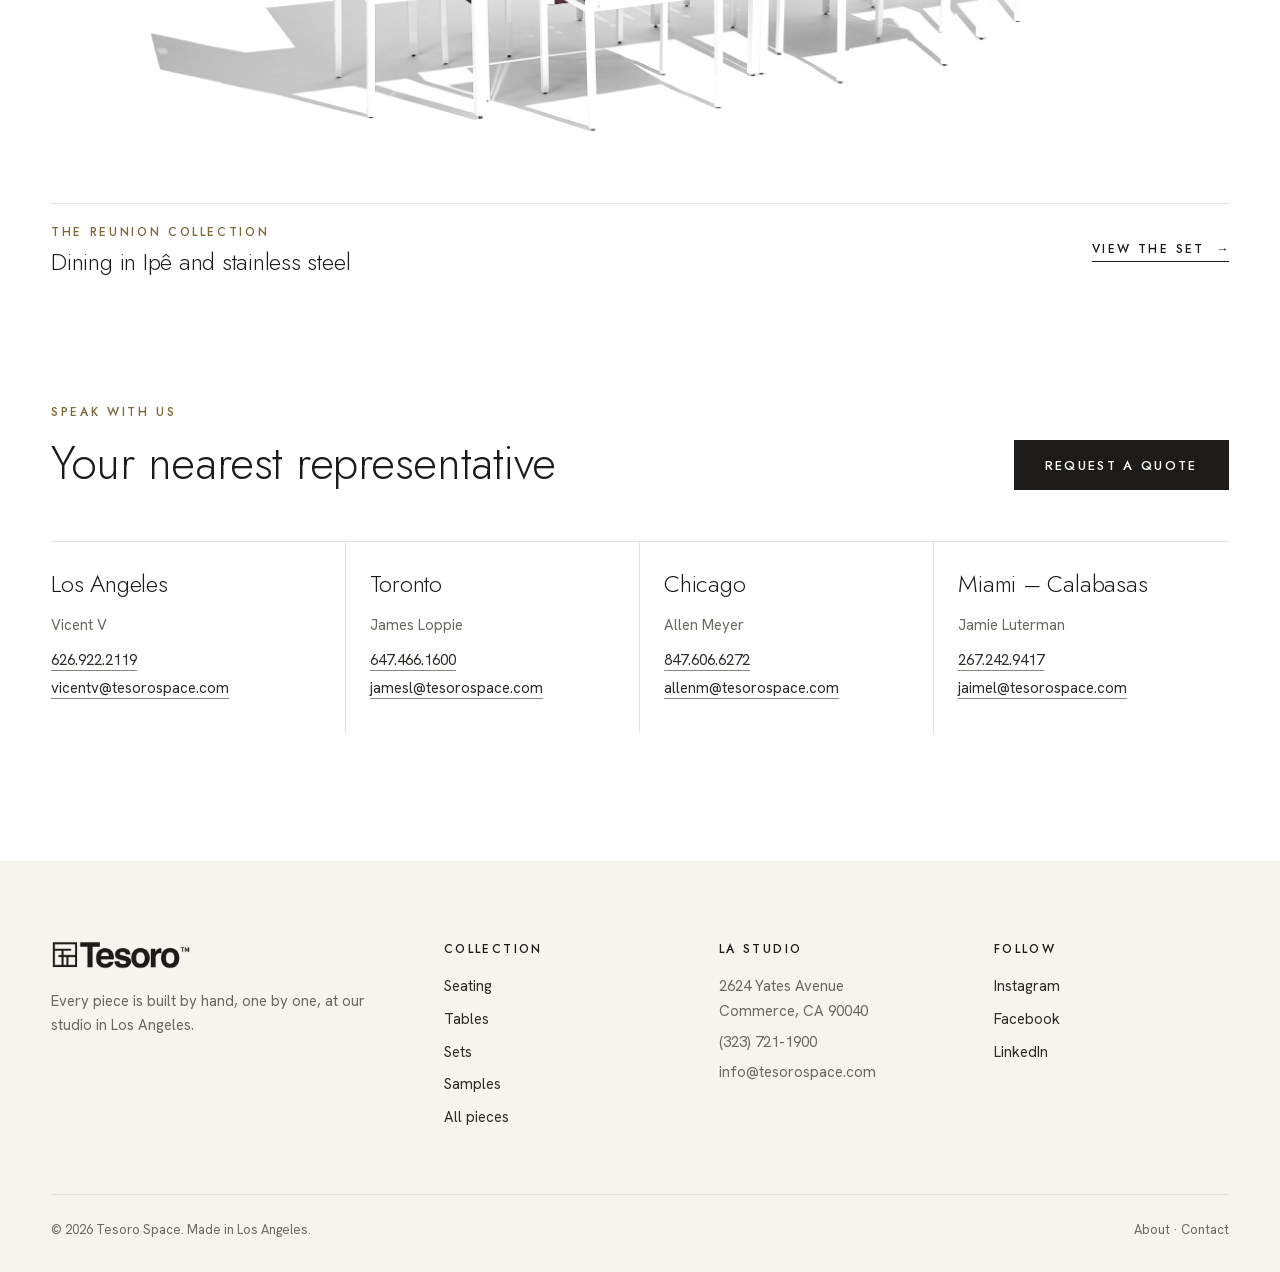
==== commit 12dfbc68: "Replace homepage hero image with panning product band - Hero fills the first screen under the sticky" ====
--- a/index.html
+++ b/index.html
@@ -30,8 +30,11 @@
           </div>
         </div>
       </div>
-      <div class="container hero__image">
-        <img src="assets/site/hero-2.jpg" alt="Lux Lounge sectional in Caprino Aruba with a black quartz cocktail table" width="2400" height="1350" fetchpriority="high">
+      <div class="hero__band" role="region" aria-label="Selected pieces">
+        <div class="hero__viewport" data-hero-viewport>
+          <div class="hero__track" data-hero-track></div>
+        </div>
+        <button class="hero__pause" type="button" data-hero-pause aria-pressed="false">Pause motion</button>
       </div>
     </section>
 
--- a/css/styles.css
+++ b/css/styles.css
@@ -161,19 +161,59 @@
   .site-header__logo img { width: 124px; }
 }
 
-/* ---------- home: hero ---------- */
-.hero { padding: clamp(48px, 9vw, 120px) 0 0; }
+/* ---------- home: hero ----------
+   Fills the first screen under the sticky header: copy on top, a band of product photos taking
+   whatever height is left. Type and spacing scale with viewport height as well as width, so the
+   photos stay in view on a 1080p monitor, a laptop or a phone. */
+.hero {
+  display: flex; flex-direction: column;
+  min-height: calc(100vh - var(--header-h) - 1px);   /* 1px = header border */
+  min-height: calc(100svh - var(--header-h) - 1px);
+  padding: clamp(20px, 4.5vh, 64px) 0 clamp(16px, 3vh, 32px);
+}
 .hero__copy { display: grid; grid-template-columns: 1.3fr 1fr; gap: 48px; align-items: end; }
-.hero h1 { font-size: clamp(40px, 6.4vw, 92px); font-weight: 300; line-height: 1.02; letter-spacing: -0.025em; }
+.hero h1 { font-size: clamp(36px, min(6.4vw, 9vh), 92px); font-weight: 300; line-height: 1.02; letter-spacing: -0.025em; }
 .hero__aside p { color: var(--muted); max-width: 40ch; }
-.hero__ctas { display: flex; flex-wrap: wrap; gap: 14px; margin-top: 28px; }
-.hero__image { margin-top: clamp(24px, 4vw, 48px); }
-.hero__image img { width: 100%; aspect-ratio: 16 / 7.4; object-fit: cover; object-position: 50% 58%; }
+.hero__ctas { display: flex; flex-wrap: wrap; gap: 14px; margin-top: clamp(14px, 2.4vh, 28px); }
+@media (max-height: 760px) { .hero__aside p { display: none; } }   /* short screens: keep the headline, CTAs and photos in view */
 @media (max-width: 860px) {
-  .hero__copy { grid-template-columns: 1fr; gap: 24px; }
-  .hero__image img { aspect-ratio: 4 / 3; }
+  .hero__copy { grid-template-columns: 1fr; gap: clamp(12px, 2vh, 24px); }
+  .hero__aside p { margin-bottom: 0; }
 }
 @media (max-width: 520px) { .hero__ctas .btn { width: 100%; } }
+
+.hero__band { position: relative; flex: 1 1 auto; min-height: clamp(180px, 30vh, 460px); margin-top: clamp(16px, 3.5vh, 44px); }
+.hero__viewport {
+  position: absolute; inset: 0; overflow: hidden;
+  -webkit-mask-image: linear-gradient(90deg, transparent, #000 6%, #000 94%, transparent);
+  mask-image: linear-gradient(90deg, transparent, #000 6%, #000 94%, transparent);
+}
+.hero__track { position: absolute; inset: 0; display: flex; width: max-content; animation: hero-pan var(--pan-duration, 180s) linear infinite; will-change: transform; }
+@keyframes hero-pan { to { transform: translateX(-50%); } }
+.hero__slide { position: relative; flex: none; display: block; height: 100%; aspect-ratio: 4 / 3; }
+.hero__label {
+  position: absolute; left: 16px; bottom: 14px; max-width: calc(100% - 32px);
+  padding: 9px 14px; background: rgba(255,255,255,.96); border: 1px solid var(--line-strong);
+  font: 500 11px/1.3 var(--display); letter-spacing: .16em; text-transform: uppercase; color: var(--ink);
+  opacity: 0; transform: translateY(6px); transition: opacity .3s var(--ease), transform .3s var(--ease); pointer-events: none;
+}
+.hero__slide:hover .hero__label, .hero__slide:focus-visible .hero__label { opacity: 1; transform: none; }
+.hero__slide img { width: 100%; height: 100%; object-fit: cover; mix-blend-mode: multiply; }
+.hero__slide:focus-visible { outline: 2px solid var(--ink); outline-offset: -6px; }
+.hero__band:hover .hero__track, .hero__band:focus-within .hero__track, .motion-paused .hero__track { animation-play-state: paused; }
+.hero__pause {
+  position: absolute; right: var(--gutter); bottom: 0; z-index: 2;
+  min-height: 36px; padding: 0 14px; cursor: pointer;
+  font: 500 11px/1 var(--display); letter-spacing: .18em; text-transform: uppercase; color: var(--ink);
+  background: rgba(255,255,255,.94); border: 1px solid var(--line-strong);
+}
+.hero__pause:hover, .hero__pause:focus, .hero__pause:focus-visible { background: var(--ink); color: var(--paper); border-color: var(--ink); }
+.hero__pause[hidden] { display: none; }
+@media (prefers-reduced-motion: reduce) {
+  .hero__viewport { overflow-x: auto; -webkit-mask-image: none; mask-image: none; }
+  .hero__track { position: static; height: 100%; width: max-content; }
+  .hero__slide[aria-hidden="true"] { display: none; }
+}
 
 /* ---------- statement ---------- */
 .statement { background: var(--stone); padding: clamp(72px, 11vw, 160px) 0; }
@@ -187,7 +227,7 @@
 /* ---------- section heads ---------- */
 .section { padding: clamp(72px, 10vw, 140px) 0; }
 .section-head {
-  display: flex; justify-content: space-between; align-items: end; gap: 24px;
+  display: flex; flex-wrap: wrap; justify-content: space-between; align-items: end; gap: 16px 24px;
   margin-bottom: clamp(32px, 4vw, 56px);
 }
 .section-head h2 { font-size: clamp(30px, 3.6vw, 52px); }
